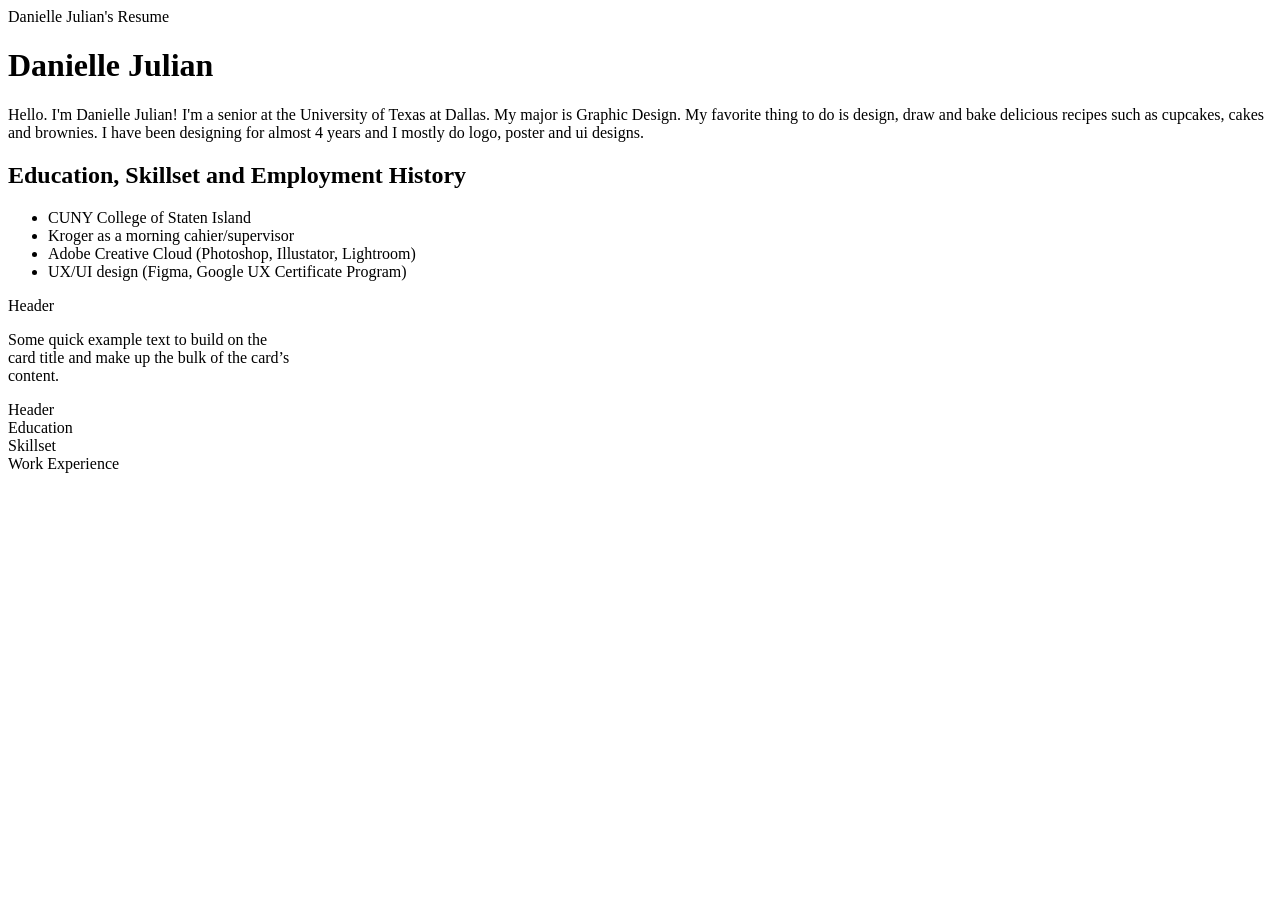
==== index.html @ af574a8c "Update index.html" ====
<!DOCTYPE html>
<html lang="enf">
  <meta charset="utf-8">
  <meta name="viewport" content="width=device-width-width"
  <title>Danielle Julian's Resume</title>
  <link rel="stylesheet" href="assets/css/style.css">
  <head>
      <h1>Danielle Julian</h1>
      <p>Hello. I'm Danielle Julian! I'm a senior at the University of Texas at Dallas. 
        My major is Graphic Design. My favorite thing to do is design, draw and bake delicious recipes such as cupcakes, cakes and brownies. 
        I have been designing for almost 4 years and I mostly do logo, poster and ui designs.</p>
      <h2>Education, Skillset and Employment History</h2>
      <ul class="list-group">
      <li class=list-group-item">CUNY College of Staten Island</li>
      <li class=list-group-item">Kroger as a morning cahier/supervisor</li>
      <li class=list-group-item">Adobe Creative Cloud (Photoshop, Illustator, Lightroom)</li>
      <li class=list-group-item">UX/UI design (Figma, Google UX Certificate Program)</li>
        </ul>
<div class="list-group">
  <a href="CUNY Collge of Staten Island" class="https://www.csi.cuny.edu">
  </a>
</div>

      <!-- Google Fonts -->
      <link rel="preconnect" href="https://fonts.google.com/specimen/Montserrat?categoryFilters=Sans+Serif:%2FSans%2FGeometric">
      <link rel="preconnect" href="https://fonts.google.com/specimen/Quicksand?categoryFilters=Sans+Serif:%2FSans%2FGeometric&preview.script=Latn">
      <link
        href="https://fonts.google.com/">

      <!-- Bootstrap -->
      <link
        href="https://getbootstrap.com/docs/5.3/getting-started/introduction/">

    <div class="card text-bg-primary mb-3" style="max-width: 18rem;">
  <div class="card-header">Header</div>
  <div class="card-body">
    <p class="card-text">Some quick example text to build on the card title and make up the bulk of the card’s content.</p>
  </div>
</div>
<div class="card text-bg-info mb-3" style="max-width: 18rem;">
  <div class="card-header">Header</div>
  <div class="card-body">
  </div>

       <div class="grid text-center" style="--bs-columns: 10; --bs-gap: 1rem;">
  <div class="g-col-2">Education</div>
  <div class="g-col-2">Skillset</div>
  <div class="g-col-2">Work Experience</div>
</div>
          
</body>
</html>
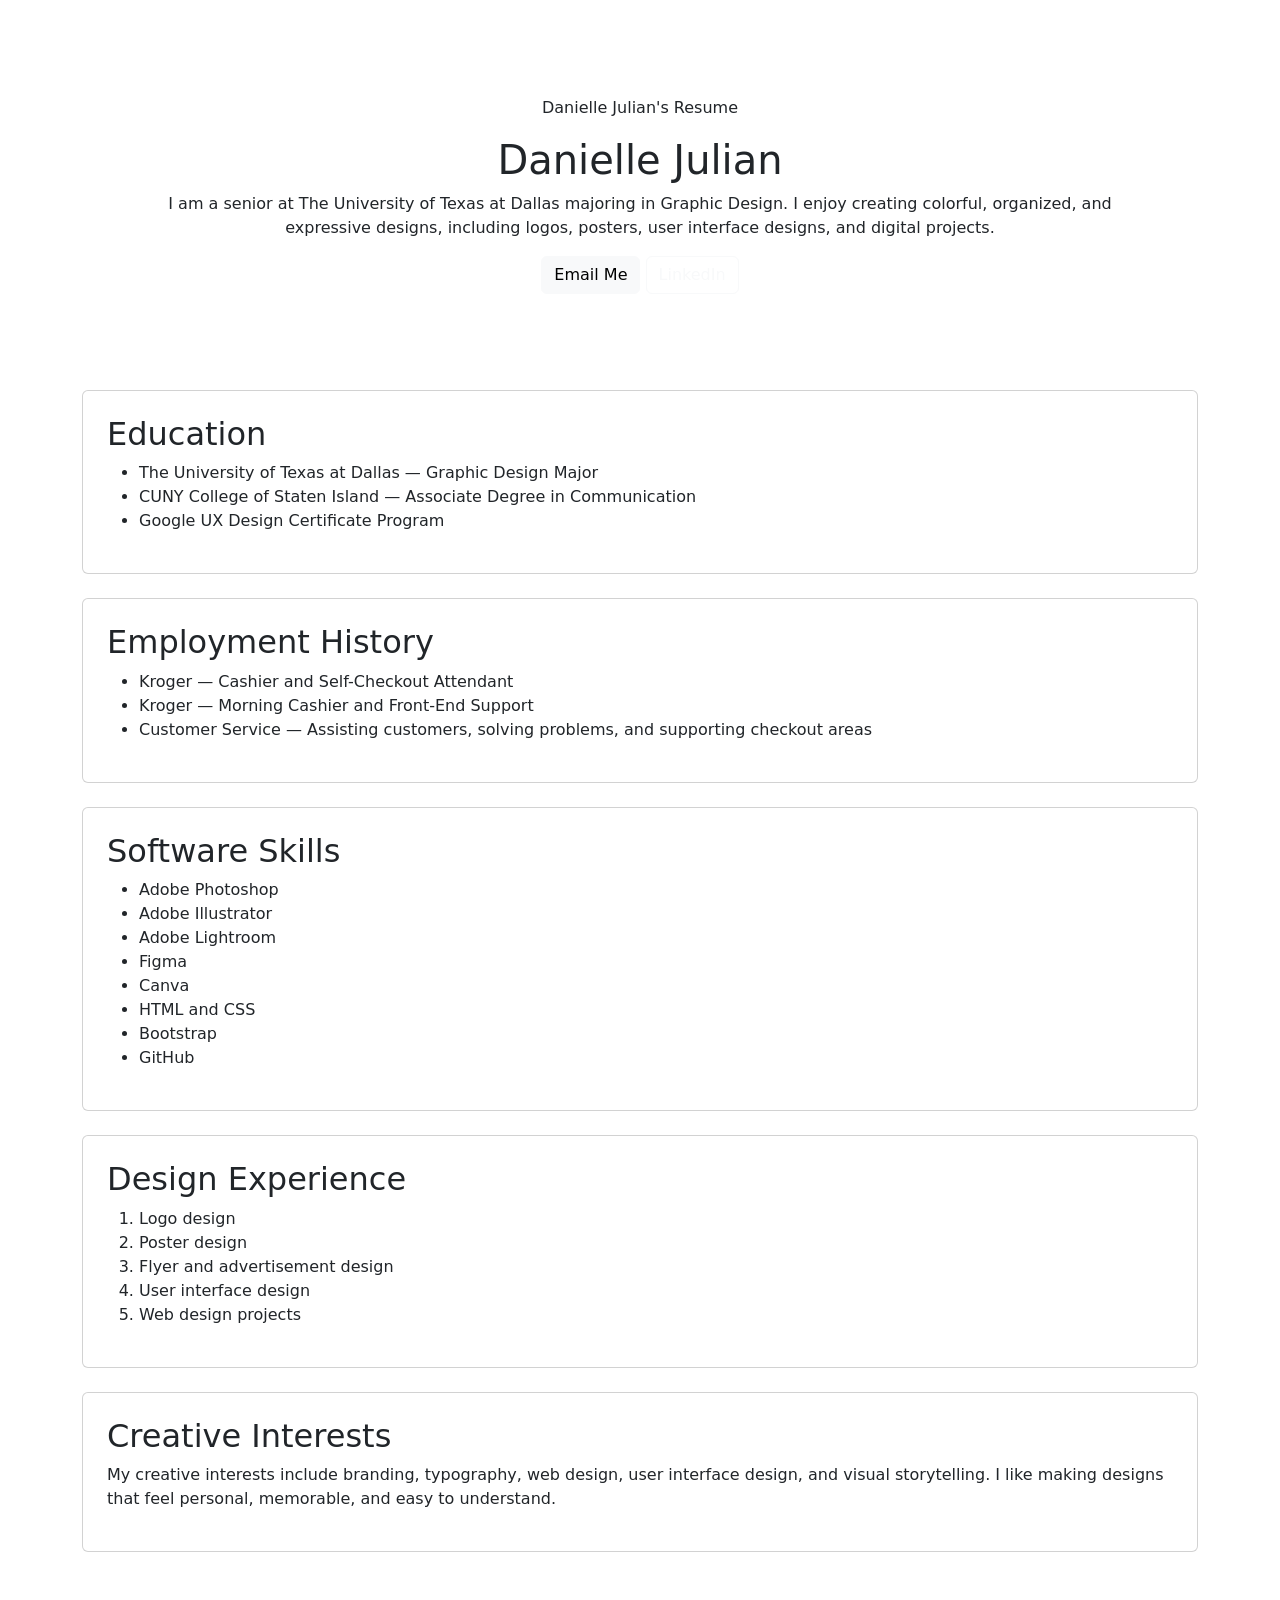
==== commit 608b0d4e: "Update index.html Fixed html" ====
--- a/index.html
+++ b/index.html
@@ -1,52 +1,112 @@
 <!DOCTYPE html>
-<html lang="enf">
-  <meta charset="utf-8">
-  <meta name="viewport" content="width=device-width-width"
-  <title>Danielle Julian's Resume</title>
-  <link rel="stylesheet" href="assets/css/style.css">
-  <head>
+<html lang="en">
+<head>
+  <meta charset="UTF-8">
+
+  <meta name="viewport" content="width=device-width, initial-scale=1">
+
+  <title>Danielle Julian Resume</title>
+
+  <!-- Google Fonts -->
+  <link rel="preconnect" href="https://fonts.googleapis.com">
+  <link rel="preconnect" href="https://fonts.gstatic.com" crossorigin>
+
+  <link href="https://fonts.googleapis.com/css2?family=Playfair+Display:wght@600;700&family=Poppins:wght@400;500;700&display=swap" rel="stylesheet">
+
+  <!-- Bootstrap CSS -->
+  <link href="https://cdn.jsdelivr.net/npm/bootstrap@5.3.8/dist/css/bootstrap.min.css" rel="stylesheet">
+
+  <!-- My CSS -->
+  <link rel="stylesheet" href="styles.css">
+</head>
+
+<body>
+
+  <div class="container">
+
+    <header class="resume-header text-center my-5 p-5 rounded-4">
+      <p class="small-title">Danielle Julian's Resume</p>
+
       <h1>Danielle Julian</h1>
-      <p>Hello. I'm Danielle Julian! I'm a senior at the University of Texas at Dallas. 
-        My major is Graphic Design. My favorite thing to do is design, draw and bake delicious recipes such as cupcakes, cakes and brownies. 
-        I have been designing for almost 4 years and I mostly do logo, poster and ui designs.</p>
-      <h2>Education, Skillset and Employment History</h2>
-      <ul class="list-group">
-      <li class=list-group-item">CUNY College of Staten Island</li>
-      <li class=list-group-item">Kroger as a morning cahier/supervisor</li>
-      <li class=list-group-item">Adobe Creative Cloud (Photoshop, Illustator, Lightroom)</li>
-      <li class=list-group-item">UX/UI design (Figma, Google UX Certificate Program)</li>
+
+      <p class="intro">
+        I am a senior at The University of Texas at Dallas majoring in Graphic Design.
+        I enjoy creating colorful, organized, and expressive designs, including logos, posters, user interface designs, and digital projects.
+      </p>
+
+      <div class="contact-links">
+        <a href="mailto:deo220000@utdallas.edu" class="btn btn-light">Email Me</a>
+
+        <a href="https://www.linkedin.com/in/danielle-julian-55664a25b" class="btn btn-outline-light" target="_blank">
+          LinkedIn
+        </a>
+      </div>
+    </header>
+
+    <main>
+
+      <section class="card mb-4 p-4">
+        <h2>Education</h2>
+
+        <ul>
+          <li>The University of Texas at Dallas — Graphic Design Major</li>
+          <li>CUNY College of Staten Island — Associate Degree in Communication</li>
+          <li>Google UX Design Certificate Program</li>
         </ul>
-<div class="list-group">
-  <a href="CUNY Collge of Staten Island" class="https://www.csi.cuny.edu">
-  </a>
-</div>
+      </section>
 
-      <!-- Google Fonts -->
-      <link rel="preconnect" href="https://fonts.google.com/specimen/Montserrat?categoryFilters=Sans+Serif:%2FSans%2FGeometric">
-      <link rel="preconnect" href="https://fonts.google.com/specimen/Quicksand?categoryFilters=Sans+Serif:%2FSans%2FGeometric&preview.script=Latn">
-      <link
-        href="https://fonts.google.com/">
+      <section class="card mb-4 p-4">
+        <h2>Employment History</h2>
 
-      <!-- Bootstrap -->
-      <link
-        href="https://getbootstrap.com/docs/5.3/getting-started/introduction/">
+        <ul>
+          <li>Kroger — Cashier and Self-Checkout Attendant</li>
+          <li>Kroger — Morning Cashier and Front-End Support</li>
+          <li>Customer Service — Assisting customers, solving problems, and supporting checkout areas</li>
+        </ul>
+      </section>
 
-    <div class="card text-bg-primary mb-3" style="max-width: 18rem;">
-  <div class="card-header">Header</div>
-  <div class="card-body">
-    <p class="card-text">Some quick example text to build on the card title and make up the bulk of the card’s content.</p>
-  </div>
-</div>
-<div class="card text-bg-info mb-3" style="max-width: 18rem;">
-  <div class="card-header">Header</div>
-  <div class="card-body">
+      <section class="card mb-4 p-4">
+        <h2>Software Skills</h2>
+
+        <ul>
+          <li>Adobe Photoshop</li>
+          <li>Adobe Illustrator</li>
+          <li>Adobe Lightroom</li>
+          <li>Figma</li>
+          <li>Canva</li>
+          <li>HTML and CSS</li>
+          <li>Bootstrap</li>
+          <li>GitHub</li>
+        </ul>
+      </section>
+
+      <section class="card mb-4 p-4">
+        <h2>Design Experience</h2>
+
+        <ol>
+          <li>Logo design</li>
+          <li>Poster design</li>
+          <li>Flyer and advertisement design</li>
+          <li>User interface design</li>
+          <li>Web design projects</li>
+        </ol>
+      </section>
+
+      <section class="card mb-5 p-4">
+        <h2>Creative Interests</h2>
+
+        <p>
+          My creative interests include branding, typography, web design, user interface design, and visual storytelling.
+          I like making designs that feel personal, memorable, and easy to understand.
+        </p>
+      </section>
+
+    </main>
+
   </div>
 
-       <div class="grid text-center" style="--bs-columns: 10; --bs-gap: 1rem;">
-  <div class="g-col-2">Education</div>
-  <div class="g-col-2">Skillset</div>
-  <div class="g-col-2">Work Experience</div>
-</div>
-          
+  <!-- Bootstrap JavaScript -->
+  <script src="https://cdn.jsdelivr.net/npm/bootstrap@5.3.8/dist/js/bootstrap.bundle.min.js"></script>
+
 </body>
 </html>
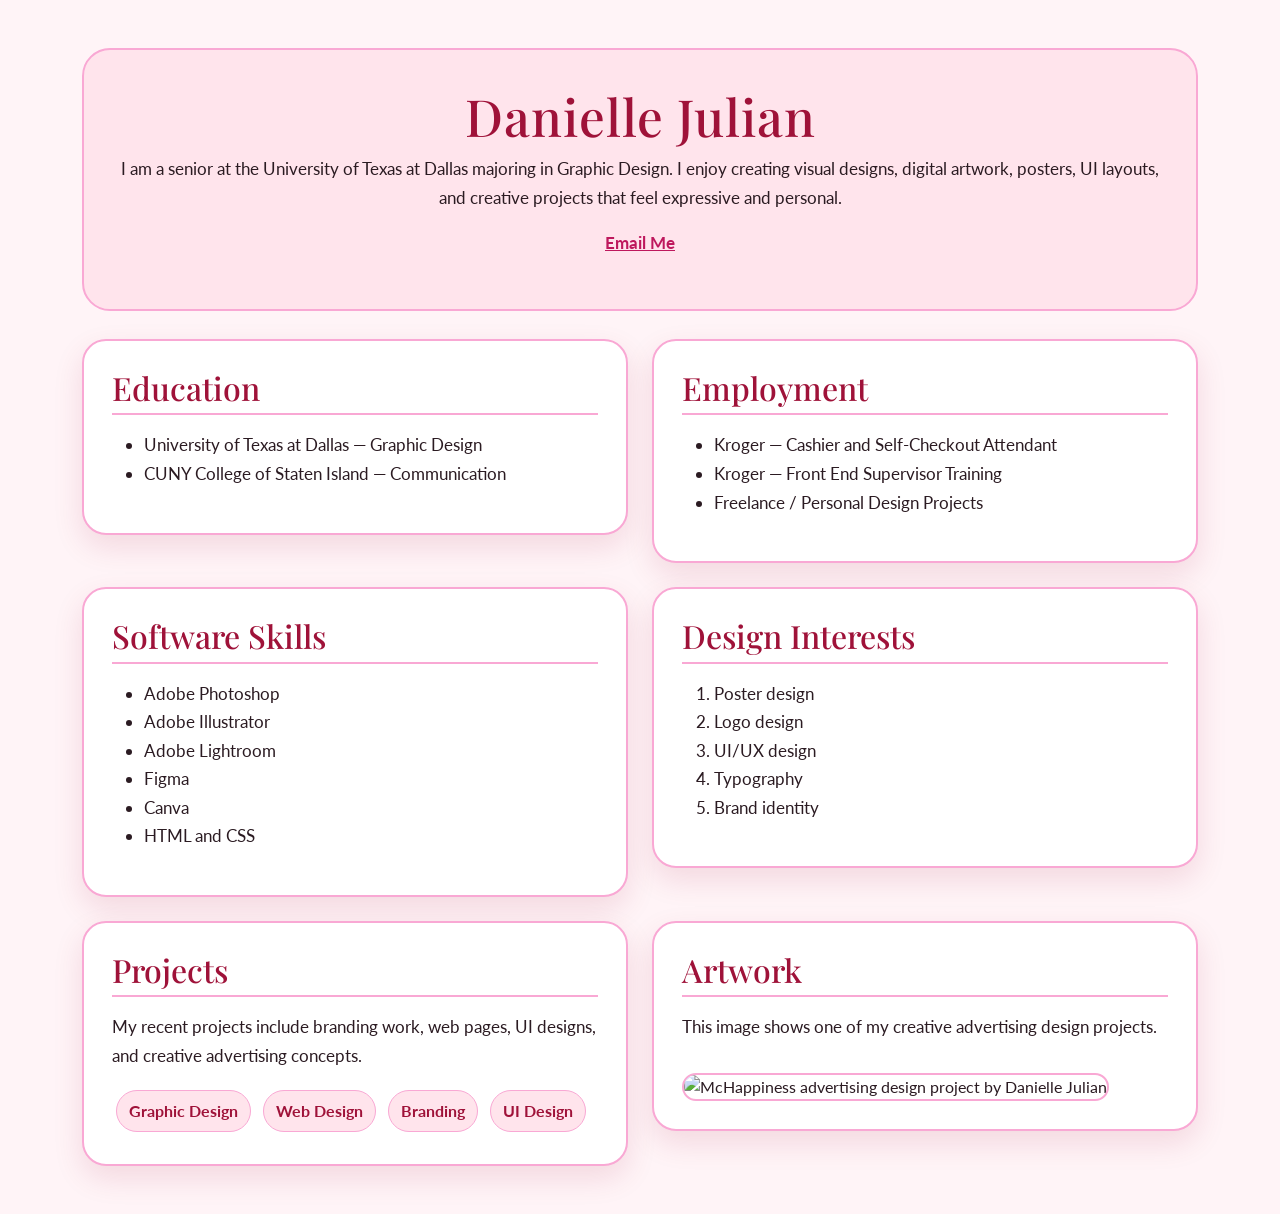
==== commit 7303178a: "Update index.html" ====
--- a/index.html
+++ b/index.html
@@ -7,106 +7,204 @@
 
   <title>Danielle Julian Resume</title>
 
-  <!-- Google Fonts -->
+  <!-- Google Web Fonts -->
   <link rel="preconnect" href="https://fonts.googleapis.com">
   <link rel="preconnect" href="https://fonts.gstatic.com" crossorigin>
-
-  <link href="https://fonts.googleapis.com/css2?family=Playfair+Display:wght@600;700&family=Poppins:wght@400;500;700&display=swap" rel="stylesheet">
+  <link 
+    href="https://fonts.googleapis.com/css2?family=Playfair+Display:wght@700&family=Lato:wght@400;700&display=swap" 
+    rel="stylesheet"
+  >
 
   <!-- Bootstrap CSS -->
-  <link href="https://cdn.jsdelivr.net/npm/bootstrap@5.3.8/dist/css/bootstrap.min.css" rel="stylesheet">
-
-  <!-- My CSS -->
-  <link rel="stylesheet" href="styles.css">
+  <link 
+    href="https://cdn.jsdelivr.net/npm/bootstrap@5.3.8/dist/css/bootstrap.min.css" 
+    rel="stylesheet"
+  >
+
+  <style>
+    body {
+      background-color: #fff4f7;
+      color: #2b1b22;
+      font-family: "Lato", sans-serif;
+    }
+
+    h1, h2, h3 {
+      font-family: "Playfair Display", serif;
+      color: #9f1239;
+    }
+
+    h1 {
+      font-size: 3.2rem;
+      letter-spacing: 1px;
+    }
+
+    h2 {
+      border-bottom: 2px solid #f9a8d4;
+      padding-bottom: 6px;
+      margin-bottom: 16px;
+    }
+
+    p, li {
+      font-size: 1.05rem;
+      line-height: 1.7;
+    }
+
+    .resume-card {
+      background-color: white;
+      border: 2px solid #f9a8d4;
+      border-radius: 24px;
+      padding: 28px;
+      box-shadow: 0 12px 30px rgba(159, 18, 57, 0.12);
+    }
+
+    .hero {
+      background-color: #ffe4ec;
+      border: 2px solid #f9a8d4;
+      border-radius: 28px;
+      padding: 36px;
+      margin-bottom: 28px;
+      text-align: center;
+    }
+
+    .artwork {
+      width: 100%;
+      border-radius: 22px;
+      border: 2px solid #f9a8d4;
+      margin-top: 15px;
+    }
+
+    a {
+      color: #be185d;
+      font-weight: 700;
+    }
+
+    a:hover {
+      color: #831843;
+    }
+
+    .badge-soft {
+      display: inline-block;
+      background-color: #ffe4ec;
+      color: #9f1239;
+      border: 1px solid #f9a8d4;
+      border-radius: 999px;
+      padding: 8px 12px;
+      margin: 4px;
+      font-weight: 700;
+    }
+  </style>
 </head>
 
 <body>
 
-  <div class="container">
-
-    <header class="resume-header text-center my-5 p-5 rounded-4">
-      <p class="small-title">Danielle Julian's Resume</p>
-
+  <div class="container my-5">
+
+    <section class="hero">
       <h1>Danielle Julian</h1>
 
-      <p class="intro">
-        I am a senior at The University of Texas at Dallas majoring in Graphic Design.
-        I enjoy creating colorful, organized, and expressive designs, including logos, posters, user interface designs, and digital projects.
+      <p>
+        I am a senior at the University of Texas at Dallas majoring in Graphic Design. 
+        I enjoy creating visual designs, digital artwork, posters, UI layouts, and creative projects that feel expressive and personal.
       </p>
 
-      <div class="contact-links">
-        <a href="mailto:deo220000@utdallas.edu" class="btn btn-light">Email Me</a>
-
-        <a href="https://www.linkedin.com/in/danielle-julian-55664a25b" class="btn btn-outline-light" target="_blank">
-          LinkedIn
-        </a>
-      </div>
-    </header>
-
-    <main>
-
-      <section class="card mb-4 p-4">
-        <h2>Education</h2>
-
-        <ul>
-          <li>The University of Texas at Dallas — Graphic Design Major</li>
-          <li>CUNY College of Staten Island — Associate Degree in Communication</li>
-          <li>Google UX Design Certificate Program</li>
-        </ul>
-      </section>
-
-      <section class="card mb-4 p-4">
-        <h2>Employment History</h2>
-
-        <ul>
-          <li>Kroger — Cashier and Self-Checkout Attendant</li>
-          <li>Kroger — Morning Cashier and Front-End Support</li>
-          <li>Customer Service — Assisting customers, solving problems, and supporting checkout areas</li>
-        </ul>
-      </section>
-
-      <section class="card mb-4 p-4">
-        <h2>Software Skills</h2>
-
-        <ul>
-          <li>Adobe Photoshop</li>
-          <li>Adobe Illustrator</li>
-          <li>Adobe Lightroom</li>
-          <li>Figma</li>
-          <li>Canva</li>
-          <li>HTML and CSS</li>
-          <li>Bootstrap</li>
-          <li>GitHub</li>
-        </ul>
-      </section>
-
-      <section class="card mb-4 p-4">
-        <h2>Design Experience</h2>
-
-        <ol>
-          <li>Logo design</li>
-          <li>Poster design</li>
-          <li>Flyer and advertisement design</li>
-          <li>User interface design</li>
-          <li>Web design projects</li>
-        </ol>
-      </section>
-
-      <section class="card mb-5 p-4">
-        <h2>Creative Interests</h2>
-
-        <p>
-          My creative interests include branding, typography, web design, user interface design, and visual storytelling.
-          I like making designs that feel personal, memorable, and easy to understand.
-        </p>
-      </section>
-
-    </main>
+      <p>
+        <a href="mailto:deo220000@utdallas.edu">Email Me</a>
+      </p>
+    </section>
+
+    <div class="row g-4">
+
+      <div class="col-md-6">
+        <section class="resume-card">
+          <h2>Education</h2>
+
+          <ul>
+            <li>University of Texas at Dallas — Graphic Design</li>
+            <li>CUNY College of Staten Island — Communication</li>
+          </ul>
+        </section>
+      </div>
+
+      <div class="col-md-6">
+        <section class="resume-card">
+          <h2>Employment</h2>
+
+          <ul>
+            <li>Kroger — Cashier and Self-Checkout Attendant</li>
+            <li>Kroger — Front End Supervisor Training</li>
+            <li>Freelance / Personal Design Projects</li>
+          </ul>
+        </section>
+      </div>
+
+      <div class="col-md-6">
+        <section class="resume-card">
+          <h2>Software Skills</h2>
+
+          <ul>
+            <li>Adobe Photoshop</li>
+            <li>Adobe Illustrator</li>
+            <li>Adobe Lightroom</li>
+            <li>Figma</li>
+            <li>Canva</li>
+            <li>HTML and CSS</li>
+          </ul>
+        </section>
+      </div>
+
+      <div class="col-md-6">
+        <section class="resume-card">
+          <h2>Design Interests</h2>
+
+          <ol>
+            <li>Poster design</li>
+            <li>Logo design</li>
+            <li>UI/UX design</li>
+            <li>Typography</li>
+            <li>Brand identity</li>
+          </ol>
+        </section>
+      </div>
+
+      <div class="col-md-6">
+        <section class="resume-card">
+          <h2>Projects</h2>
+
+          <p>
+            My recent projects include branding work, web pages, UI designs, and creative advertising concepts.
+          </p>
+
+          <span class="badge-soft">Graphic Design</span>
+          <span class="badge-soft">Web Design</span>
+          <span class="badge-soft">Branding</span>
+          <span class="badge-soft">UI Design</span>
+        </section>
+      </div>
+
+      <div class="col-md-6">
+        <section class="resume-card">
+          <h2>Artwork</h2>
+
+          <p>
+            This image shows one of my creative advertising design projects.
+          </p>
+
+          <img 
+            src="images/mchappiness.jpg" 
+            alt="McHappiness advertising design project by Danielle Julian"
+            class="artwork"
+          >
+        </section>
+      </div>
+
+    </div>
 
   </div>
 
   <!-- Bootstrap JavaScript -->
-  <script src="https://cdn.jsdelivr.net/npm/bootstrap@5.3.8/dist/js/bootstrap.bundle.min.js"></script>
+  <script 
+    src="https://cdn.jsdelivr.net/npm/bootstrap@5.3.8/dist/js/bootstrap.bundle.min.js">
+  </script>
 
 </body>
 </html>
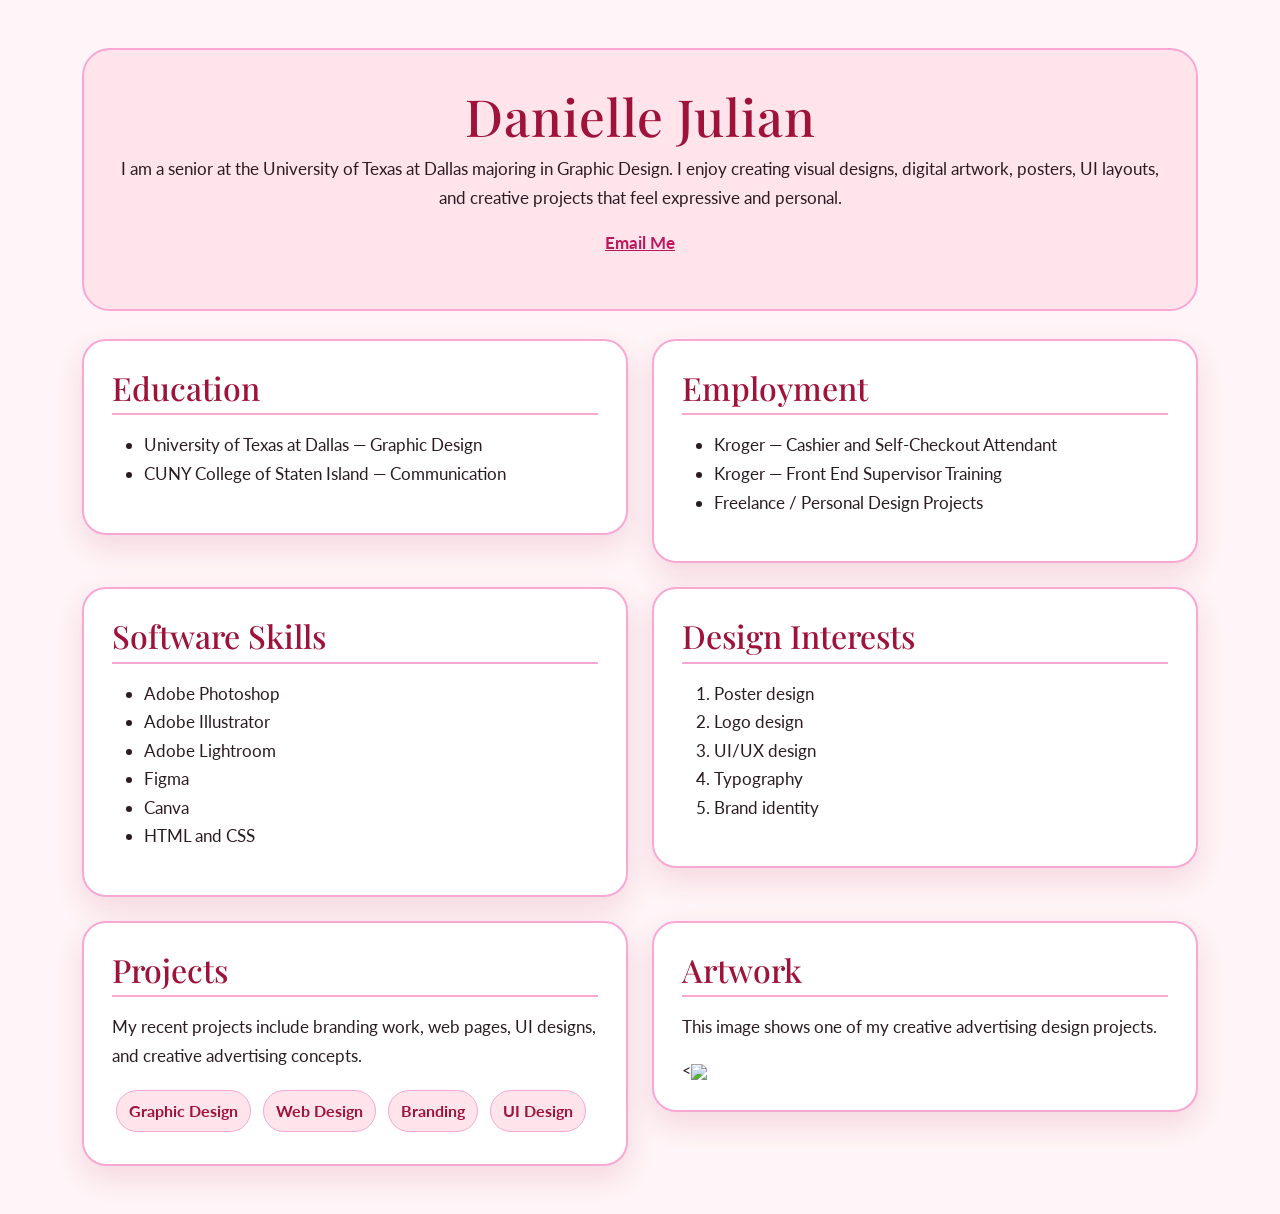
==== commit 6869d2ee: "Update index.html" ====
--- a/index.html
+++ b/index.html
@@ -189,11 +189,10 @@
             This image shows one of my creative advertising design projects.
           </p>
 
-          <img 
-            src="images/mchappiness.jpg" 
-            alt="McHappiness advertising design project by Danielle Julian"
-            class="artwork"
-          >
+          <<img 
+  src="images/julian_mchappiness_mockup2.jpg" 
+  class="image"
+>
         </section>
       </div>
 
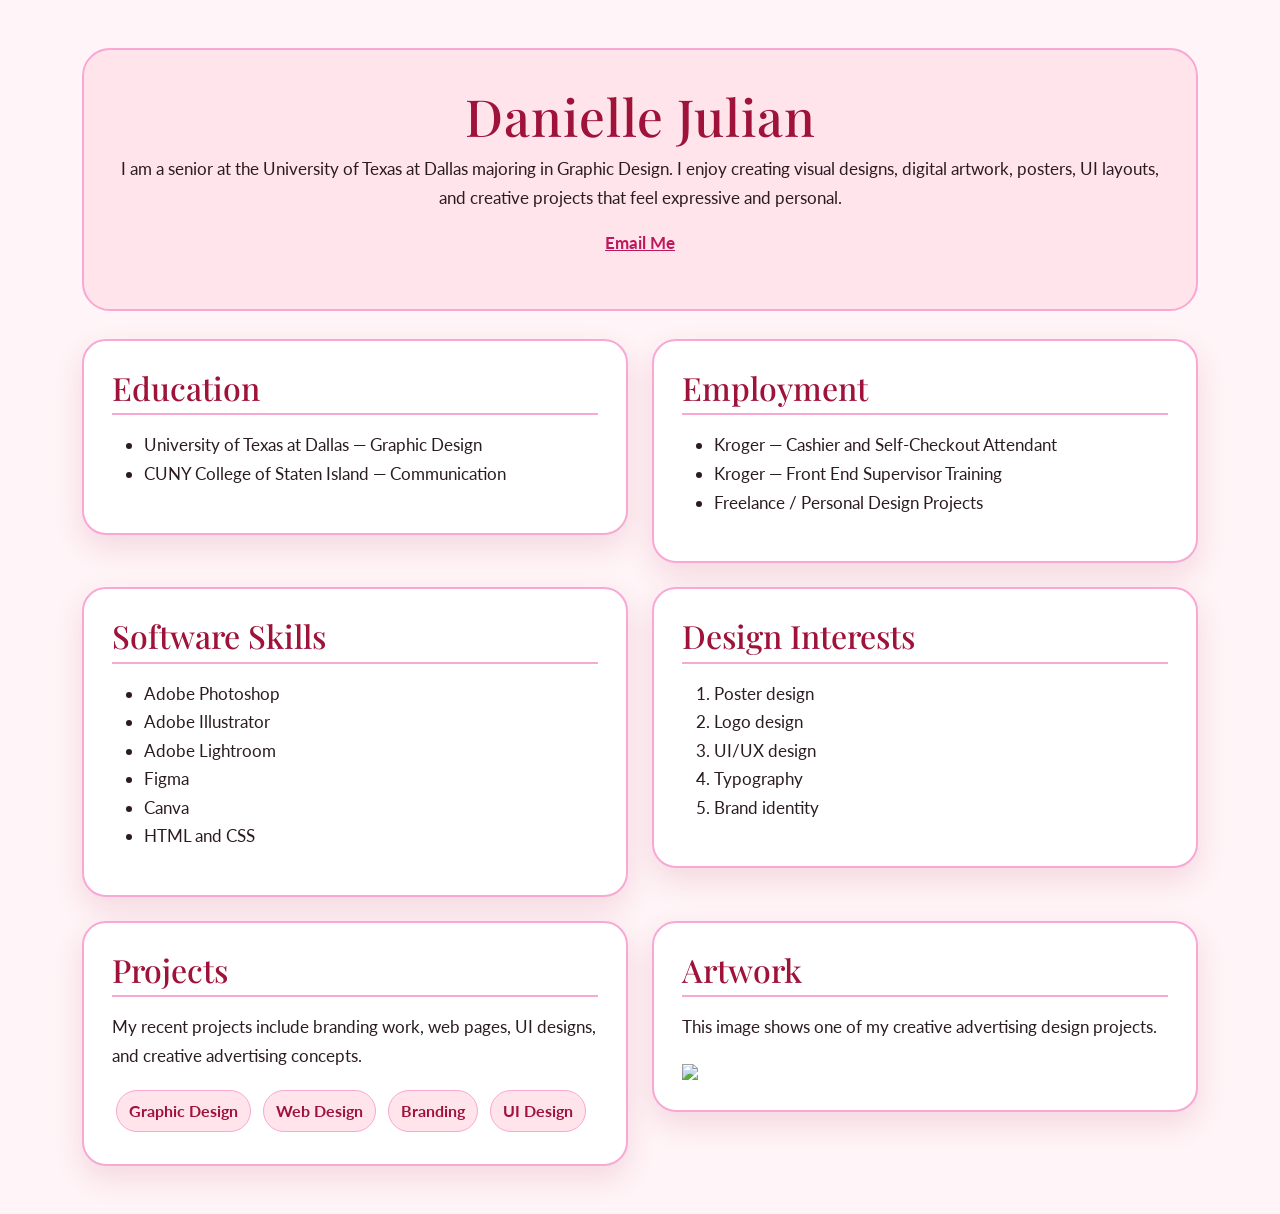
==== commit ae12144a: "Update index.html" ====
--- a/index.html
+++ b/index.html
@@ -189,10 +189,10 @@
             This image shows one of my creative advertising design projects.
           </p>
 
-          <<img 
+          <img 
   src="images/julian_mchappiness_mockup2.jpg" 
   class="image"
->
+            >
         </section>
       </div>
 
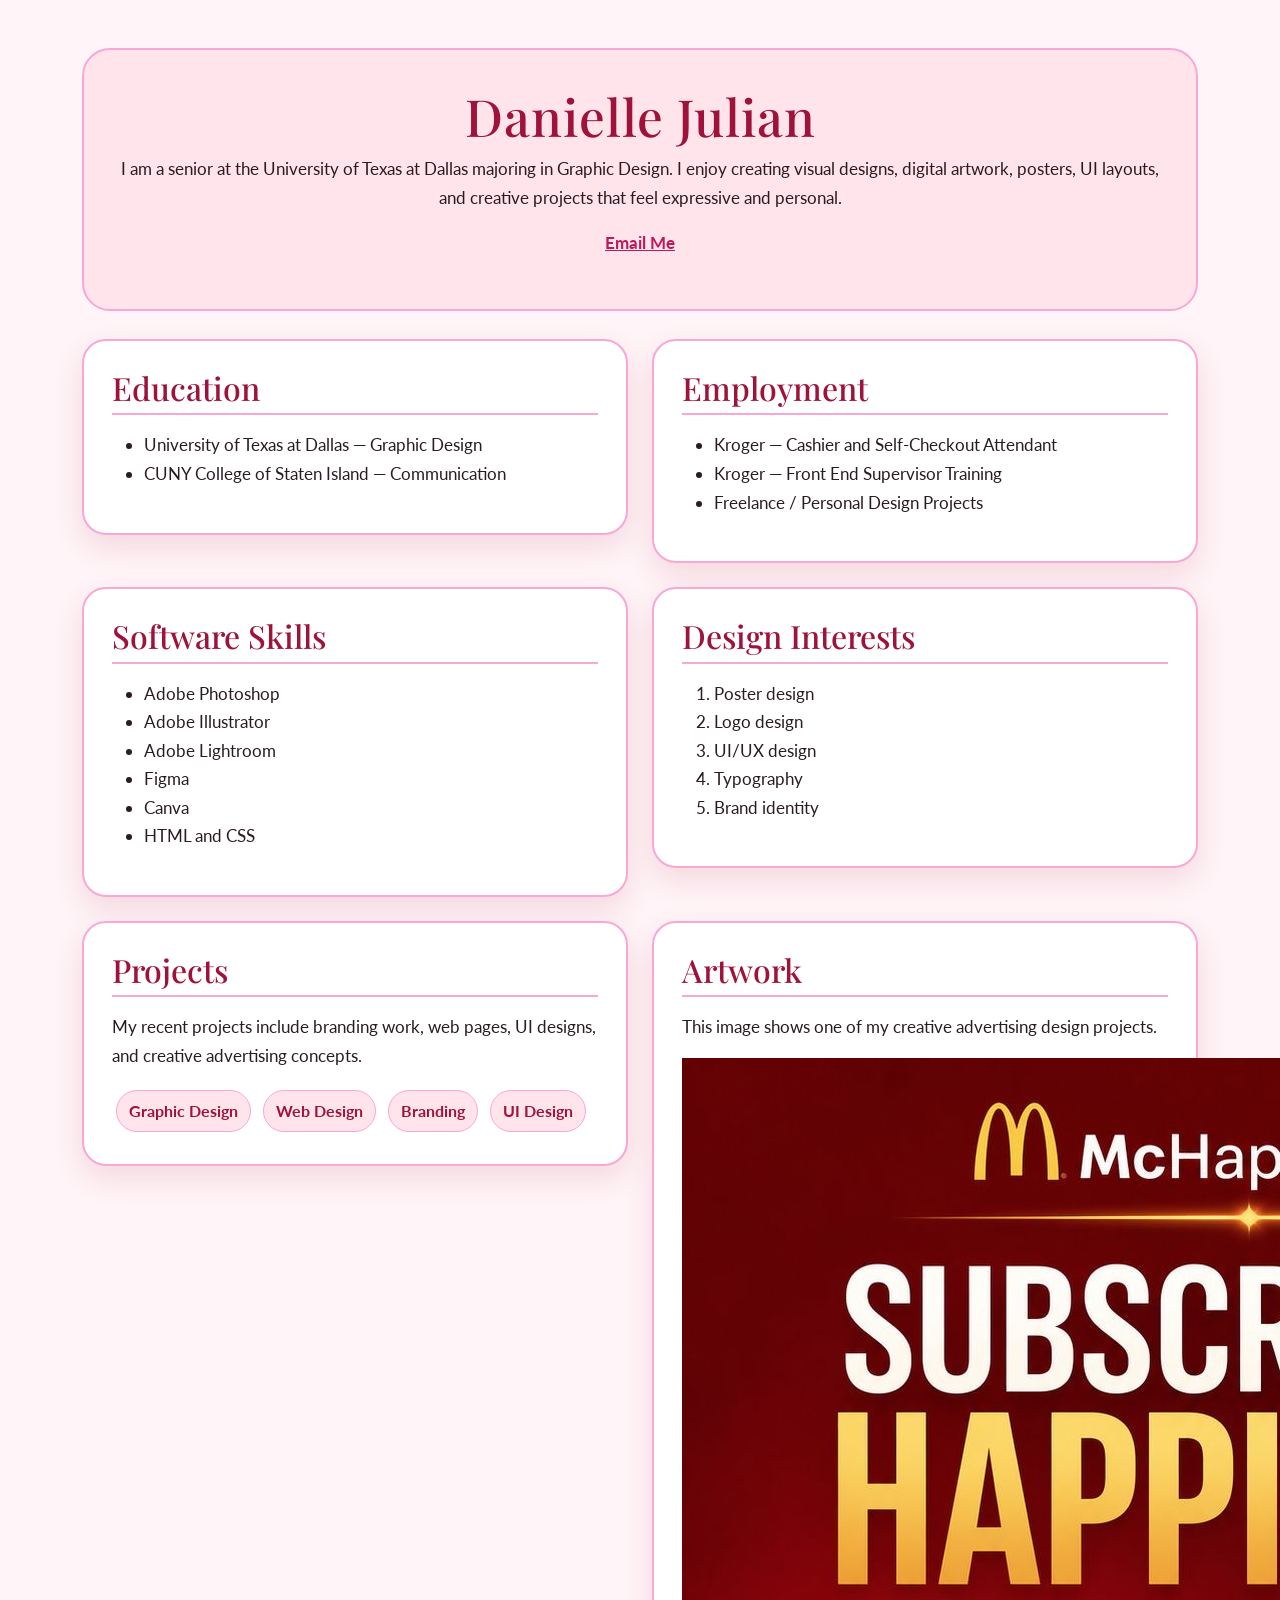
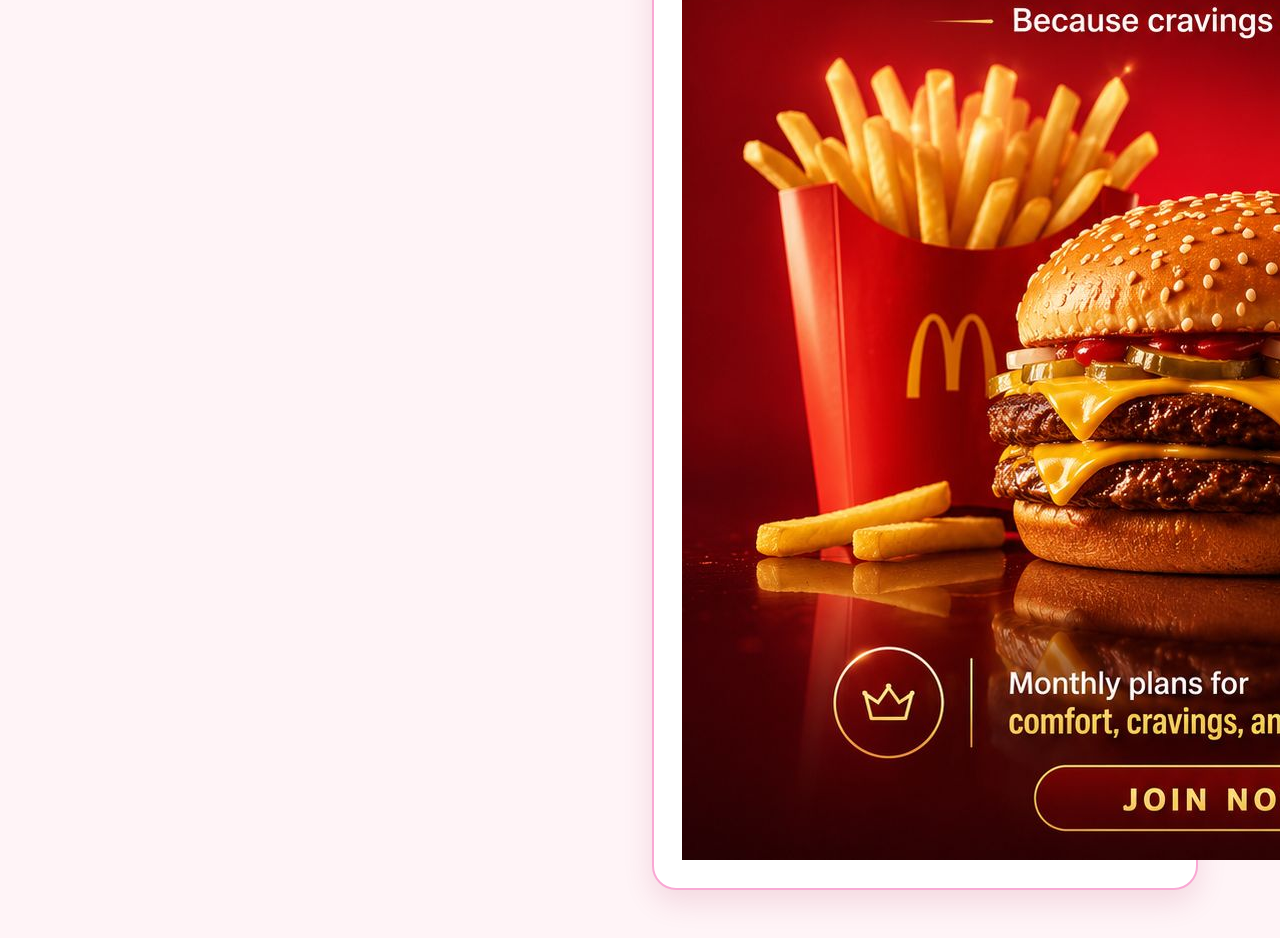
==== commit bd361ee9: "Update index.html" ====
--- a/index.html
+++ b/index.html
@@ -190,7 +190,7 @@
           </p>
 
           <img 
-  src="images/julian_mchappiness_mockup2.jpg" 
+  src="image/julian_mchappiness_mockup2.jpg" 
   class="image"
             >
         </section>
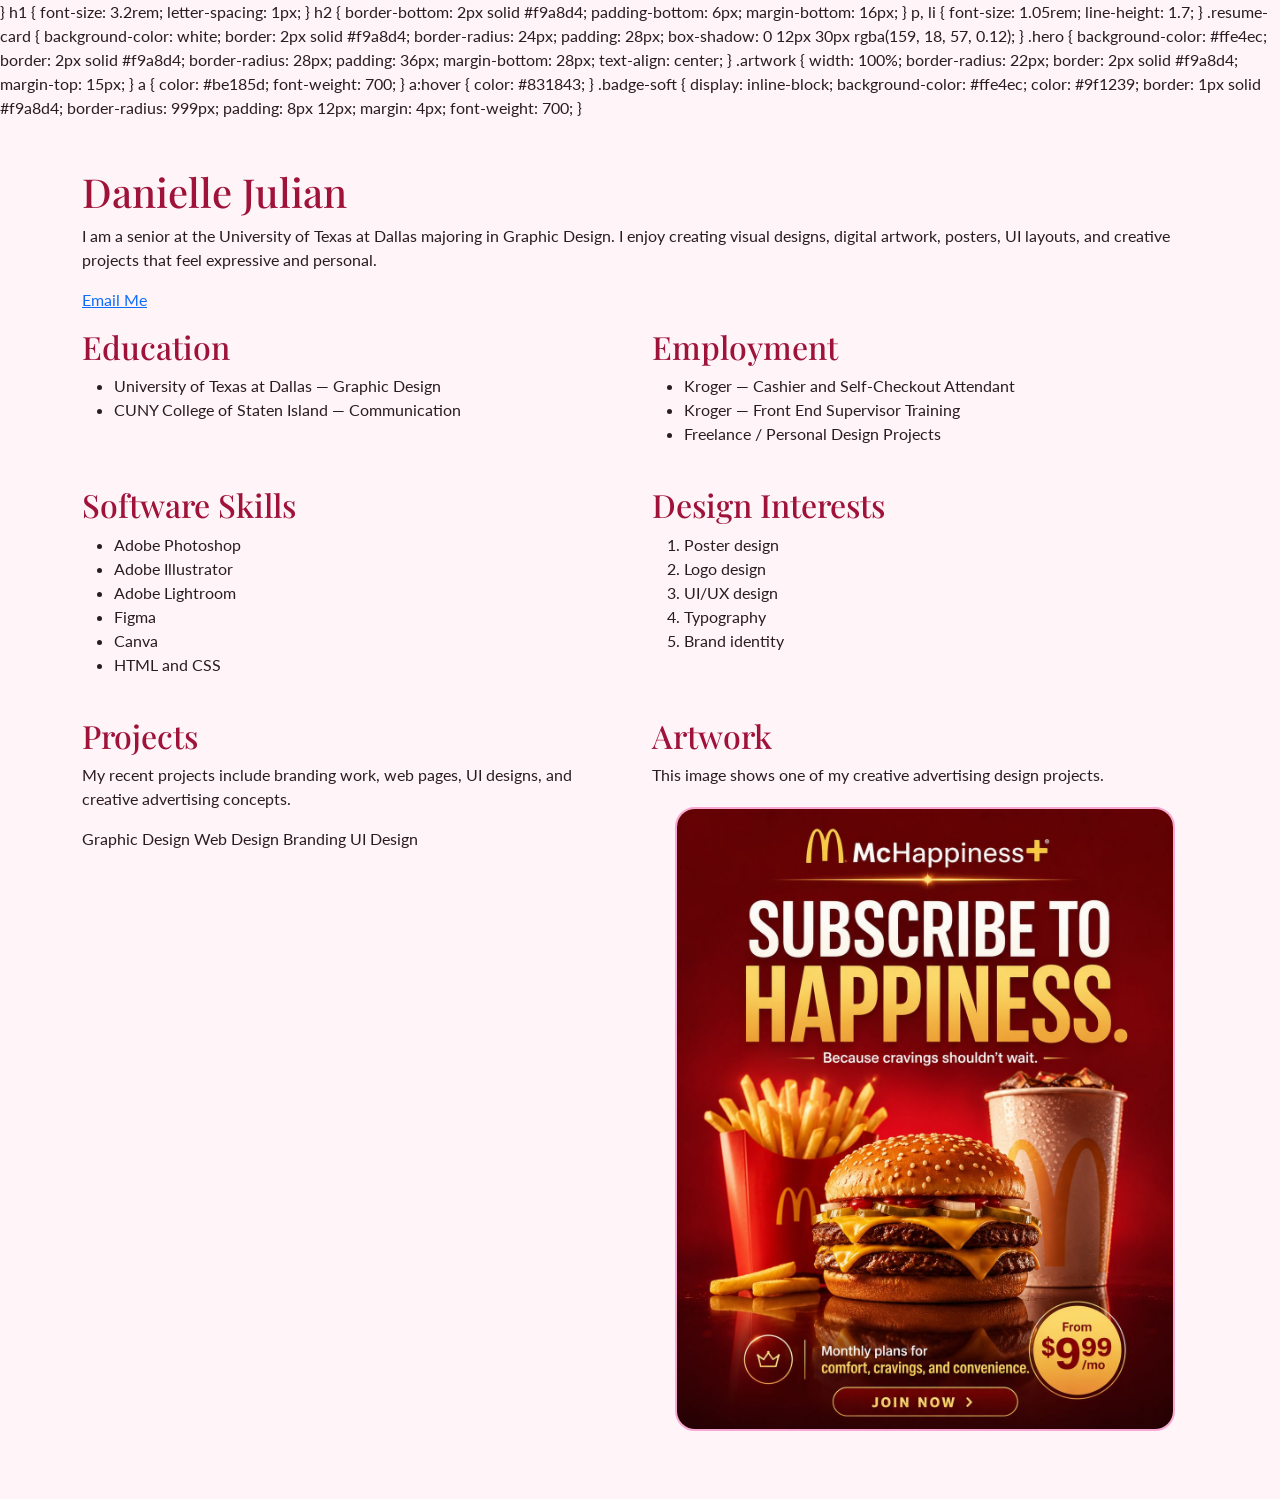
==== commit 3755582f: "Update index.html" ====
--- a/index.html
+++ b/index.html
@@ -32,7 +32,17 @@
       font-family: "Playfair Display", serif;
       color: #9f1239;
     }
-
+    
+    .image {
+  width: 100%;
+  max-width: 500px;
+  display: block;
+  margin: 20px auto;
+  border-radius: 20px;
+  border: 2px solid #f9a8d4;
+      </style>
+</head>
+}
     h1 {
       font-size: 3.2rem;
       letter-spacing: 1px;
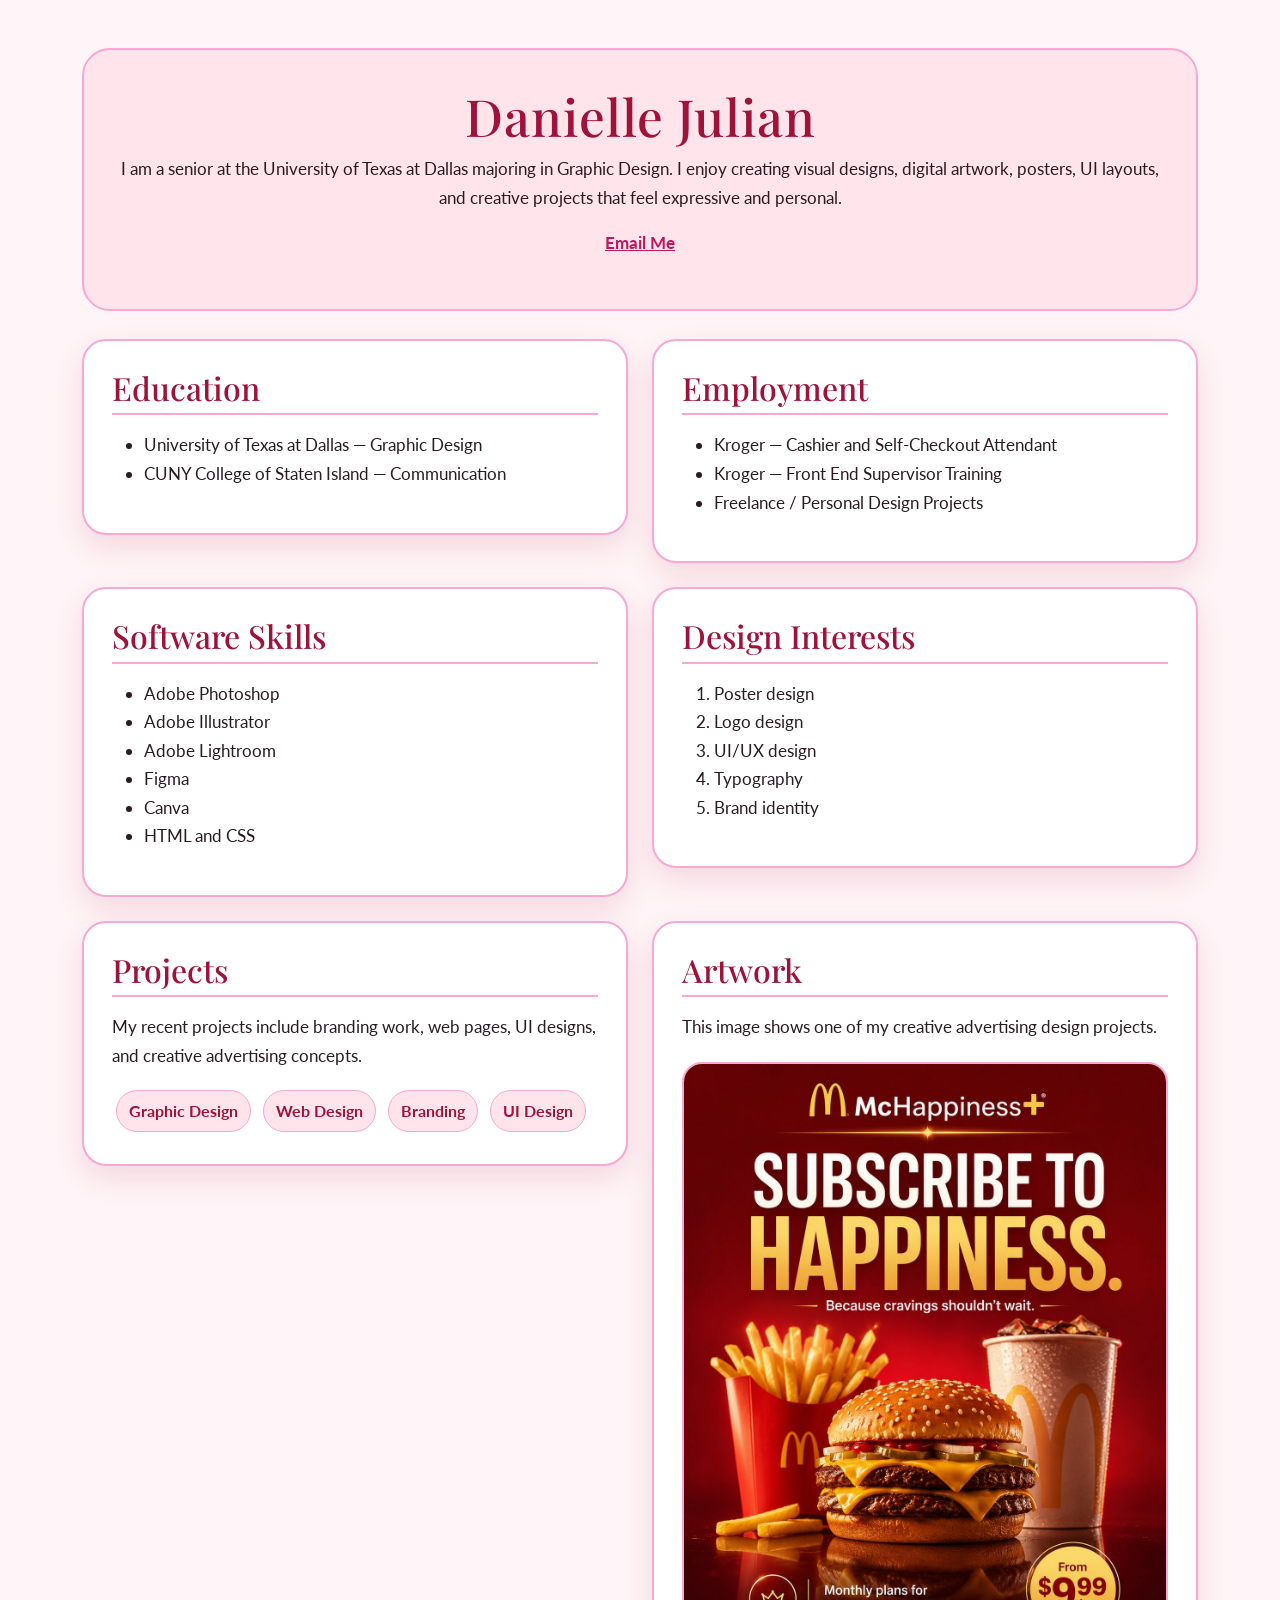
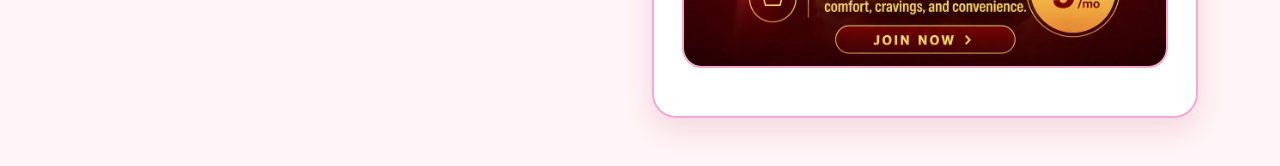
==== commit 98ee3a6c: "Update index.html" ====
--- a/index.html
+++ b/index.html
@@ -40,8 +40,6 @@
   margin: 20px auto;
   border-radius: 20px;
   border: 2px solid #f9a8d4;
-      </style>
-</head>
 }
     h1 {
       font-size: 3.2rem;
